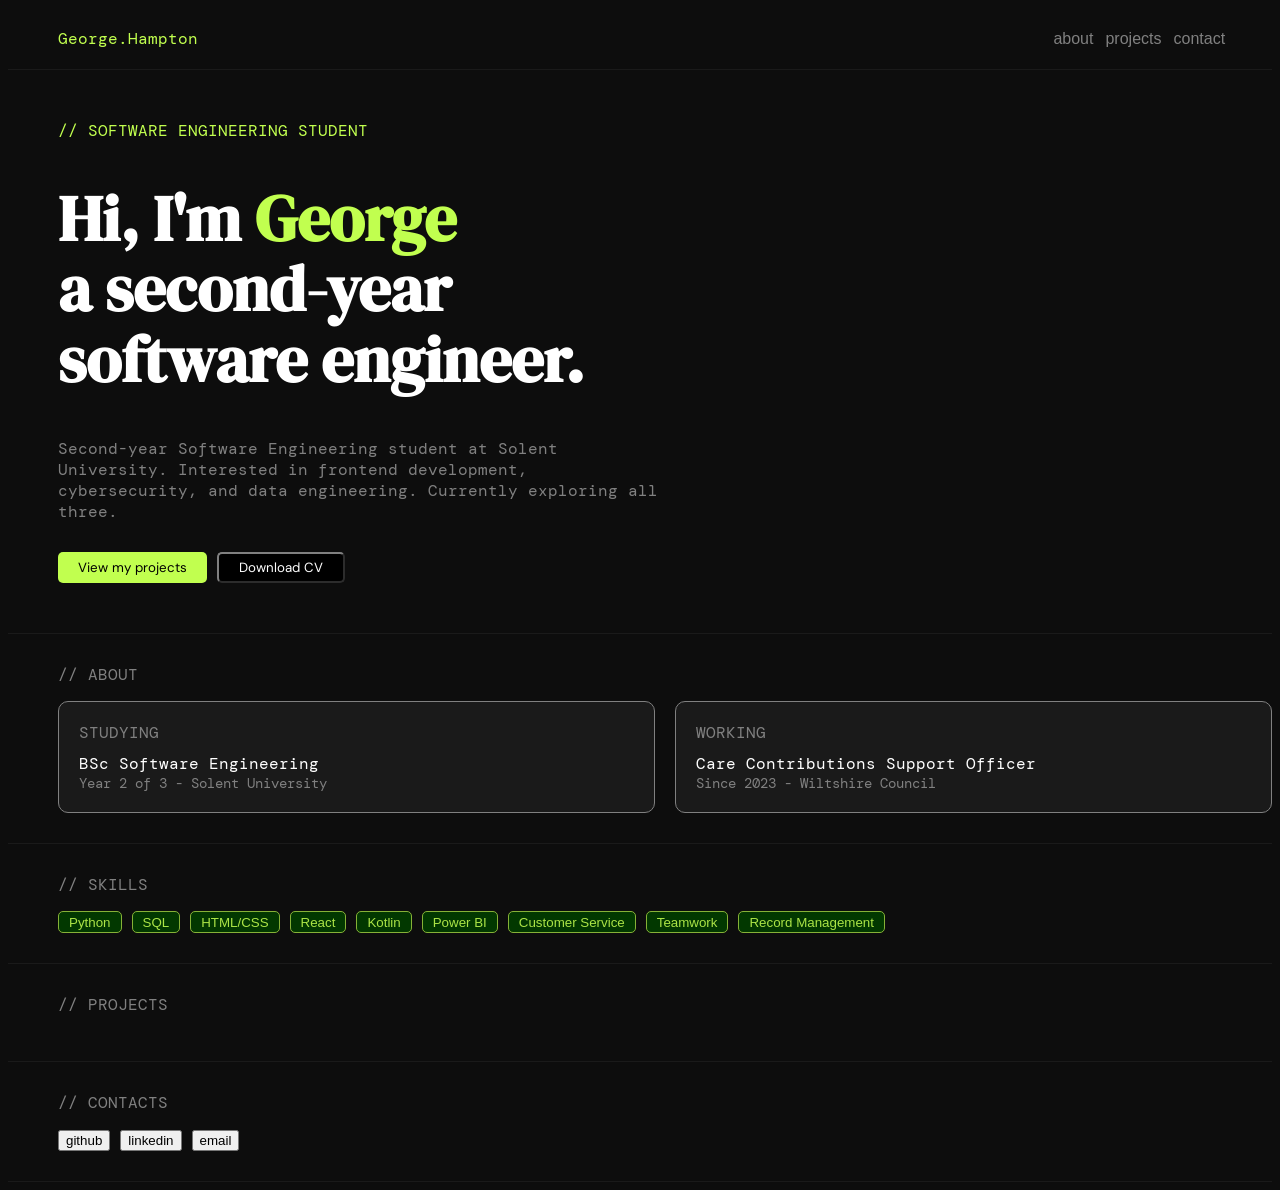
==== index.html @ 1ac9b25a "Added section for contacts on the main page" ====
<!DOCTYPE html>
<html lang="en">
<head>
    <meta charset="UTF-8">
    <meta name="viewport" content="width=device-width, initial-scale=1.0">
    <link rel="preconnect" href="https://fonts.googleapis.com">
    <link rel="preconnect" href="https://fonts.gstatic.com" crossorigin>
    <link href="https://fonts.googleapis.com/css2?family=DM+Sans&display=swap" rel="stylesheet">
    <link href="https://fonts.googleapis.com/css2?family=DM+Mono&display=swap" rel="stylesheet">
    <link href="https://fonts.googleapis.com/css2?family=DM+Serif+Display&display=swap" rel="stylesheet">
    <link rel="stylesheet" href="styles/styles.css">
    <title>Portfolio Site</title>
</head>
<body>
    <div id="navigation_bar">
        <p id="title">George.Hampton</p>
        <nav id="navigation_buttons">
            <button class="nav_button">about</button>
            <button class="nav_button">projects</button>
            <button class="nav_button">contact</button>
        </nav>
    </div>

    <div id="welcome_box">
        <div class="comments">// SOFTWARE ENGINEERING STUDENT</div>
        <div id="welcome_text">
            <h1>
                Hi, I'm <em>George</em>
                <br>
                a second-year
                <br>
                software engineer.
            </h1>
        </div>
        <div id="summary">
            Second-year Software Engineering student at Solent University. Interested in frontend development, cybersecurity, and data engineering. Currently exploring all three.
        </div>
        <div id="main_buttons">
            <button id="main_projects_btn">View my projects</button>
            <button id="main_CV_btn">Download CV</button>
        </div>
    </div>
    <div class="container_title">
        <p class="subtitle">// ABOUT</p>
        <div class="card_container">
            <div class="card">
                <div class="card_type">
                    STUDYING
                </div>
                <div class="card_title">
                    BSc Software Engineering
                </div>
                <div class="card_description">
                    Year 2 of 3 - Solent University
                </div>
            </div>

            <div class="card">
                <div class="card_type">
                    WORKING
                </div>
                <div class="card_title">
                    Care Contributions Support Officer
                </div>
                <div class="card_description">
                    Since 2023 - Wiltshire Council
                </div>
            </div>
        </div>
    </div>

    <div class="container_title">
        <p class="subtitle">// SKILLS</p>
        <div id="skills_container">
            <button class="skills_btn">Python</button>
            <button class="skills_btn">SQL</button>
            <button class="skills_btn">HTML/CSS</button>
            <button class="skills_btn">React</button>
            <button class="skills_btn">Kotlin</button>
            <button class="skills_btn">Power BI</button>
            <button class="skills_btn">Customer Service</button>
            <button class="skills_btn">Teamwork</button>
            <button class="skills_btn">Record Management</button>
        </div>
    </div>

    <div class="container_title">
        <p class="subtitle">// PROJECTS</p>

    </div>
    <div class="container_title">
        <p class="subtitle">// CONTACTS</p>
        <div contacts_container></div>
            <button class="contact_btn"><div id="green"></div>github</button>
            <button class="contact_btn"><div id="blue"></div>linkedin</button>
            <button class="contact_btn">email</button>

    </div>

</body>
</html>
---- styles/styles.css ----
body {
    background:#0d0d0d;
    font-family: 'DM Mono';
    color: white;
}

#title {
    color: #C1FF4F;
    margin: 0;
}

em {
    color: #C1FF4F;
    font-style: normal;
}

#welcome_box {
        padding: 50px 50px;
        border-bottom: 1px solid #1a1a1a;
}

.comments {
    color: #C1FF4F;
}

#welcome_text {
    font-family: 'DM Serif Display', serif;
    line-height: 1.1;
    font-size: 2rem;
}

#navigation_bar {
    display: flex;
    justify-content: space-between;
    border-bottom: 1px solid #1a1a1a;
    font-size: 1rem;
    padding: 20px 50px;
}

#navigation_buttons {
    justify-content: space-evenly;
    width: 15%;
    display: flex;
}

.nav_button {
    height: auto;
    width: auto;
    background: none;
    color: gray;
    border: none;
    font-size: 1rem;
}

.nav_button:hover {
    color: #ffff;
    cursor: pointer;
}

#summary {
    width: 600px;
    color: gray;
}

#main_buttons {
    display: flex;
    gap: 10px;
    padding-top: 30px;
}

#main_projects_btn {
    padding: 5px 20px;
    background: #C1FF4F;
    color: #000000;
    font-family: 'DM Sans';
    border: none;
    border-radius: 5px;
}

#main_projects_btn:hover {
    cursor: pointer;
}

#main_CV_btn {
    padding: 5px 20px;
    background: #000000;
    color: #ffff;
    font-family: 'DM Sans';
    border-color: gray;
    border-radius: 5px;
}

#main_CV_btn:hover {
    cursor: pointer;
}

.container_title {
    color: gray;
    font-size: 1rem;
    padding: 30px 0px 30px 50px;
    border-bottom: 1px solid #1a1a1a;
}
.card_container {
    display: flex;
    justify-content: space-evenly;
    gap: 20px;
}

.card {
    border: 1px solid gray;
    width: 100%;
    padding: 20px;
    border-radius: 10px;
    background: #1a1a1a;
}

.card_type {
    padding-bottom: 10px;
}

.card_title {
    color: #ffff;
}

.card_description {
    font-size: 0.9rem;
}

.subtitle {
    margin: 0;
    padding-bottom: 16px;
}

.skills_btn {
    background: #023800;
    color: #ace446;
    border: 1px solid #86b137;
    border-radius: 5px;
    padding: 2.5px 10px;
}

.skills_btn:hover {
    background: #045f00;
    cursor: pointer;
}
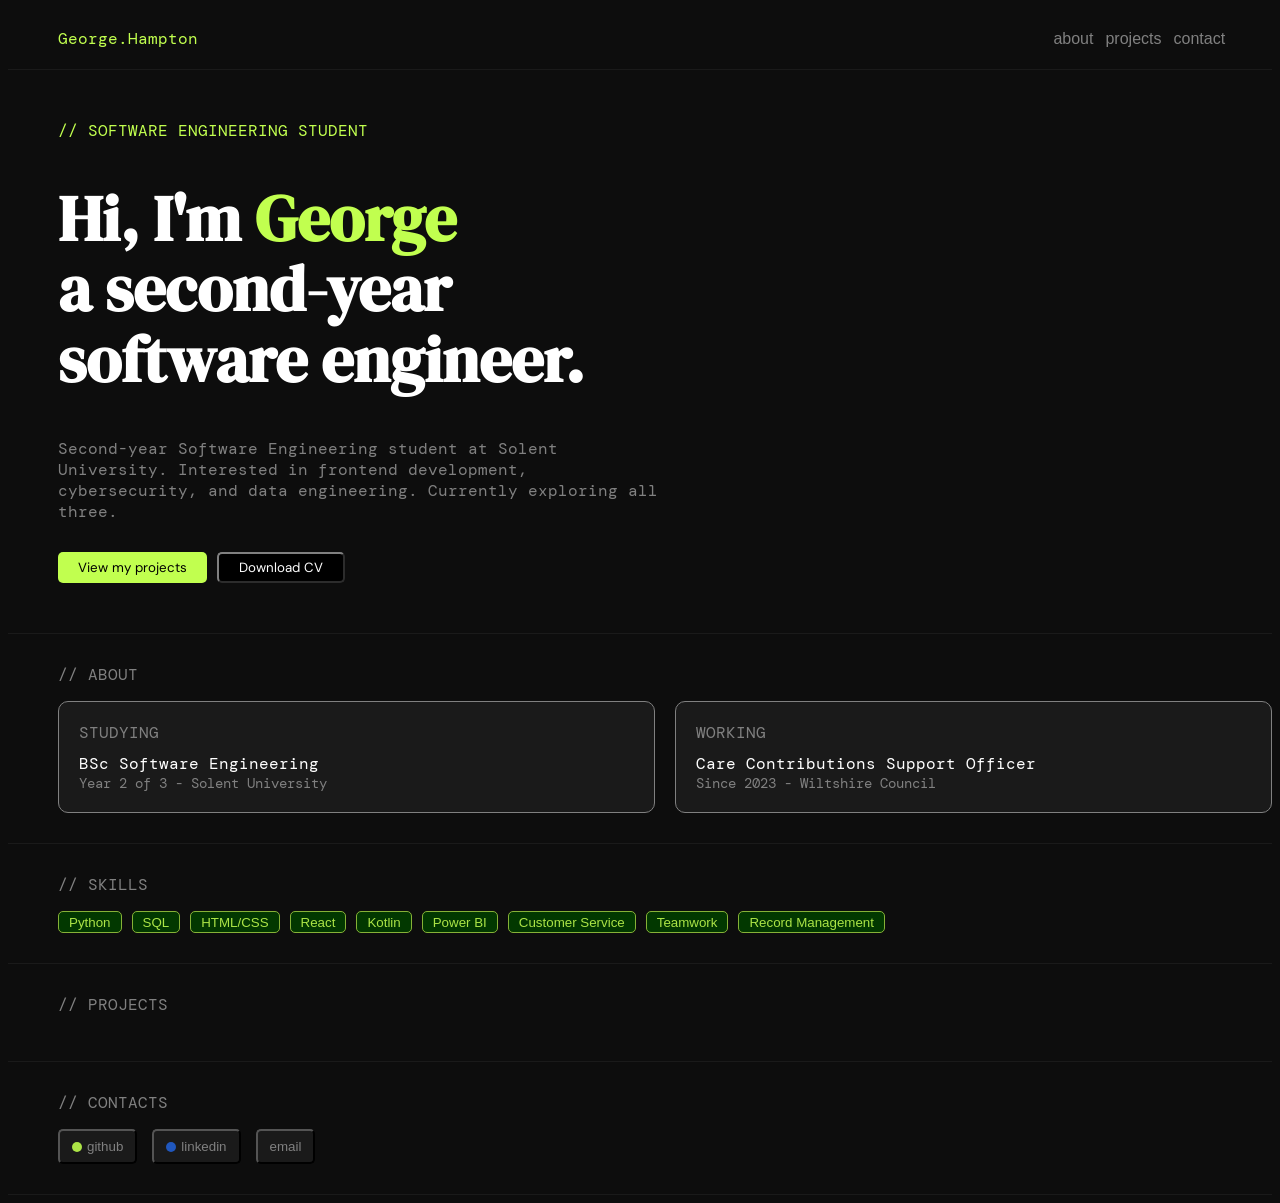
==== commit 7b5994c0: "Added css styles for contact buttons" ====
--- a/index.html
+++ b/index.html
@@ -90,11 +90,11 @@
     </div>
     <div class="container_title">
         <p class="subtitle">// CONTACTS</p>
-        <div contacts_container></div>
+        <div id="contacts_container">
             <button class="contact_btn"><div id="green"></div>github</button>
             <button class="contact_btn"><div id="blue"></div>linkedin</button>
             <button class="contact_btn">email</button>
-
+        </div>
     </div>
 
 </body>
--- a/styles/styles.css
+++ b/styles/styles.css
@@ -1,6 +1,6 @@
 body {
     background:#0d0d0d;
-    font-family: 'DM Mono';
+    font-family: 'DM Mono', serif;
     color: white;
 }
 
@@ -144,3 +144,39 @@
     cursor: pointer;
 }
 
+#contacts_container {
+    display: flex;
+    gap: 15px;
+}
+
+.contact_btn{
+    display: flex;
+    gap: 5px;
+    background: #1a1a1a;
+    color: grey;
+    border-radius: 5px;
+    padding: 8px 12px;
+    align-items: center;
+}
+
+.contact_btn:hover{
+    color: lightgray;
+    border-color: lightgray;
+}
+
+#green {
+    border-radius: 10px;
+    background-color: #ace446;
+    width: 10px;
+    height: 10px;
+    display: inline-block;
+}
+
+#blue {
+    border-radius: 10px;
+    background-color: #2057bd;
+    width: 10px;
+    height: 10px;
+    display: inline-block;
+}
+
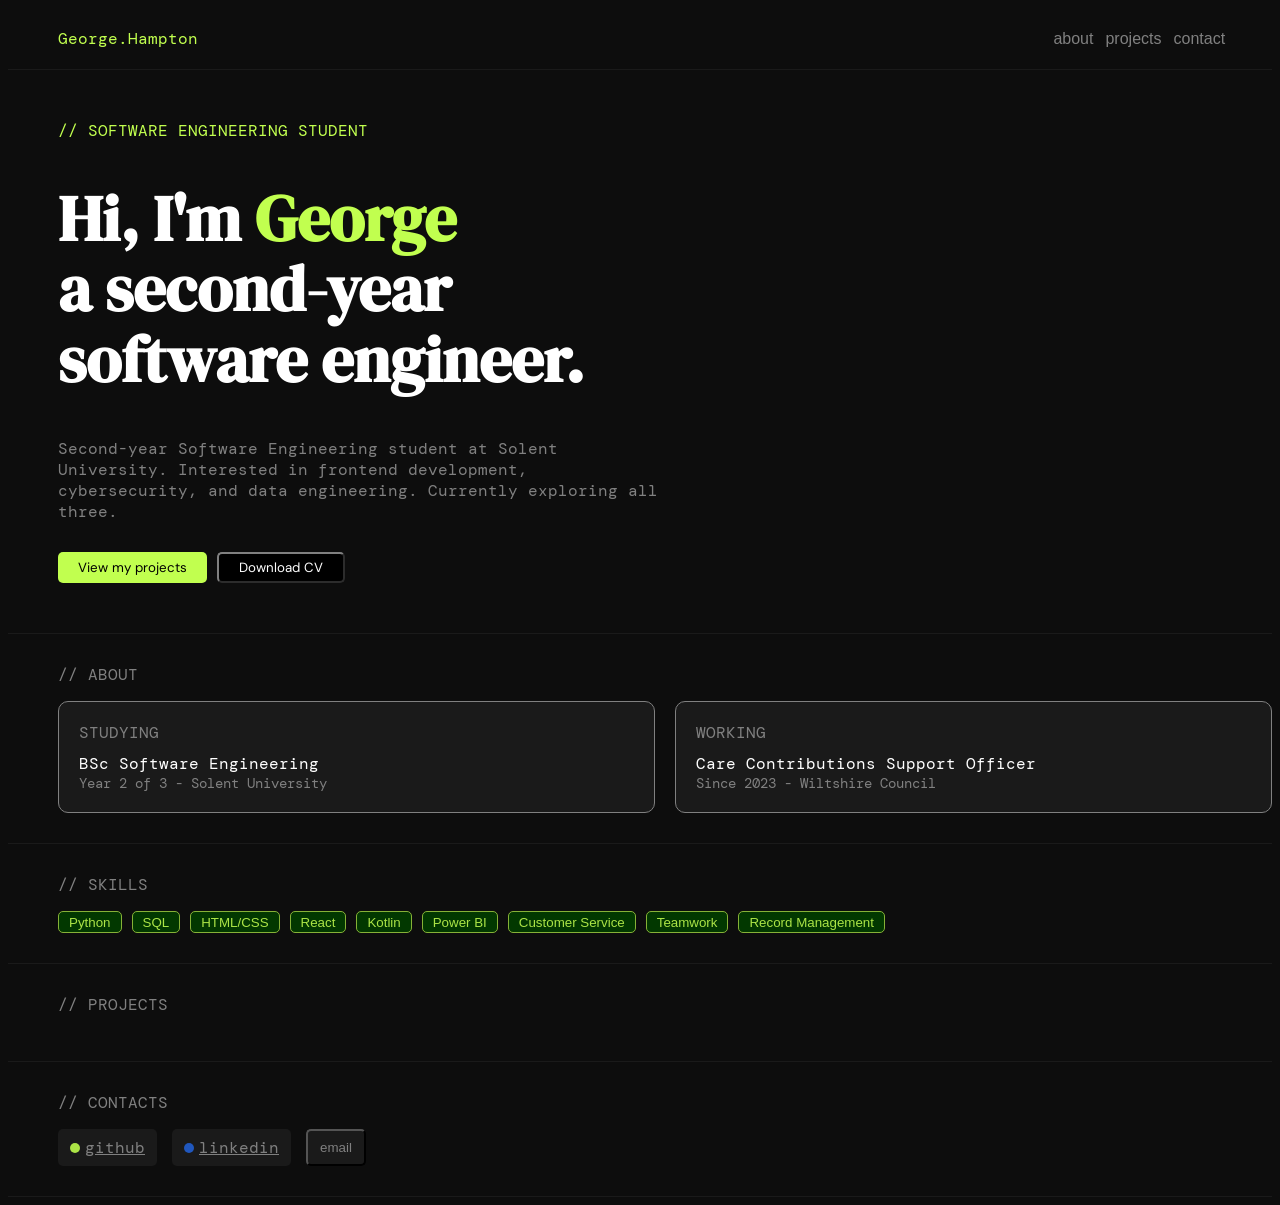
==== commit 2d3986c9: "Changed contact buttons to anchor tags and included appropriate links" ====
--- a/index.html
+++ b/index.html
@@ -91,8 +91,8 @@
     <div class="container_title">
         <p class="subtitle">// CONTACTS</p>
         <div id="contacts_container">
-            <button class="contact_btn"><div id="green"></div>github</button>
-            <button class="contact_btn"><div id="blue"></div>linkedin</button>
+            <a class="contact_btn" href="https://github.com/Ge021" target="_blank"><div id="green"></div>github</a>
+            <a class="contact_btn" href="https://www.linkedin.com/in/george-hampton-37436b2bb/" target="_blank"><div id="blue"></div>linkedin</a>
             <button class="contact_btn">email</button>
         </div>
     </div>
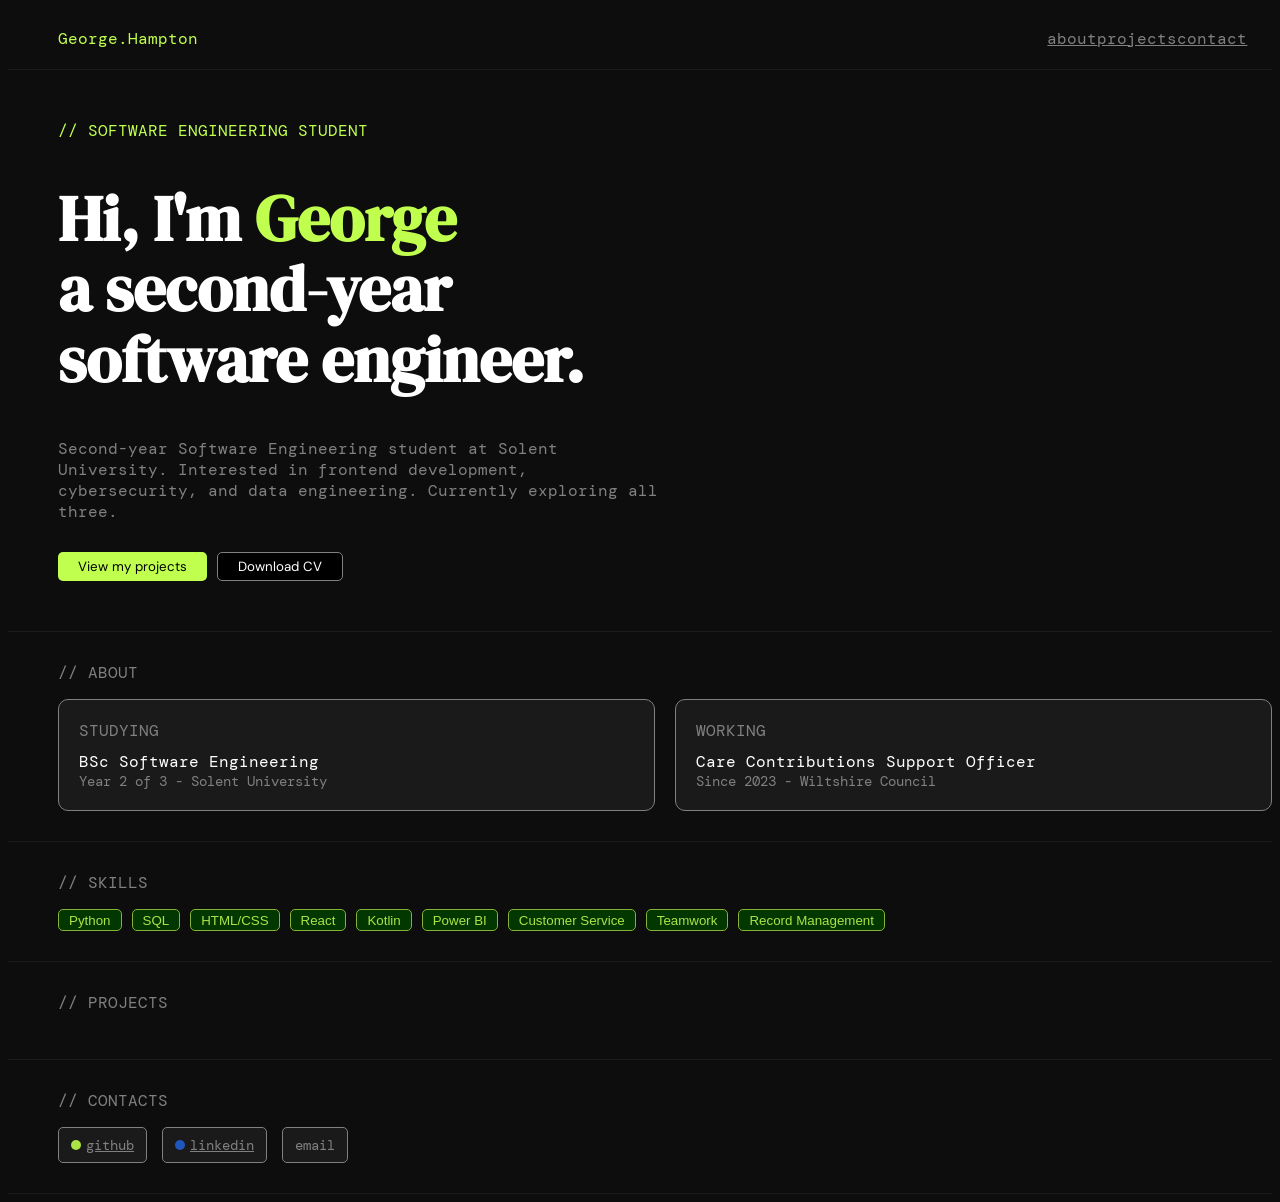
==== commit 7aa7a7a2: "changed navigation buttons to anchor tags and referenced them to the relevant files" ====
--- a/index.html
+++ b/index.html
@@ -15,9 +15,9 @@
     <div id="navigation_bar">
         <p id="title">George.Hampton</p>
         <nav id="navigation_buttons">
-            <button class="nav_button">about</button>
-            <button class="nav_button">projects</button>
-            <button class="nav_button">contact</button>
+            <a class="nav_button" href="about.html">about</a>
+            <a class="nav_button" href="projects.html">projects</a>
+            <a class="nav_button" href="contact.html">contact</a>
         </nav>
     </div>
 
--- a/styles/styles.css
+++ b/styles/styles.css
@@ -38,6 +38,7 @@
 }
 
 #navigation_buttons {
+    display: flex;
     justify-content: space-evenly;
     width: 15%;
     display: flex;
@@ -86,7 +87,7 @@
     background: #000000;
     color: #ffff;
     font-family: 'DM Sans';
-    border-color: gray;
+    border: 1px solid gray;
     border-radius: 5px;
 }
 
@@ -150,11 +151,14 @@
 }
 
 .contact_btn{
+    font-family: 'DM Mono', serif;
+    font-size: 0.9rem;
     display: flex;
     gap: 5px;
     background: #1a1a1a;
     color: grey;
     border-radius: 5px;
+    border: 1px solid gray;
     padding: 8px 12px;
     align-items: center;
 }
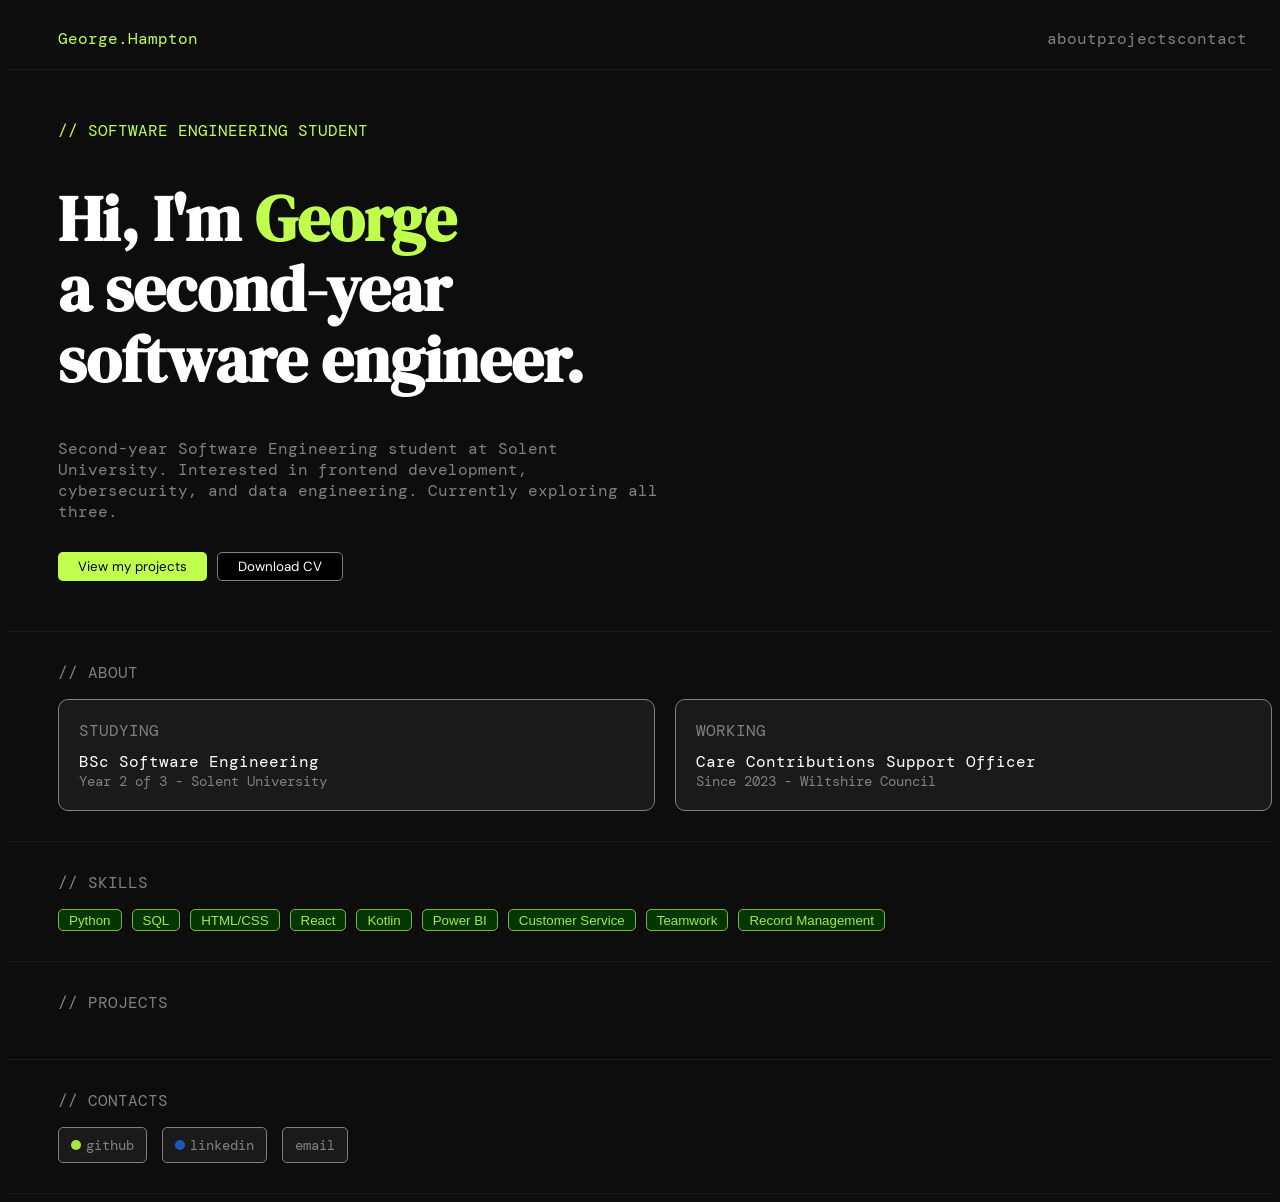
==== commit e2da703c: "Changed navigation bar id's to class's to be used on other pages" ====
--- a/index.html
+++ b/index.html
@@ -12,9 +12,9 @@
     <title>Portfolio Site</title>
 </head>
 <body>
-    <div id="navigation_bar">
-        <p id="title">George.Hampton</p>
-        <nav id="navigation_buttons">
+    <div class="navigation_bar">
+        <p class="title">George.Hampton</p>
+        <nav class="navigation_buttons">
             <a class="nav_button" href="about.html">about</a>
             <a class="nav_button" href="projects.html">projects</a>
             <a class="nav_button" href="contact.html">contact</a>
--- a/styles/styles.css
+++ b/styles/styles.css
@@ -4,7 +4,11 @@
     color: white;
 }
 
-#title {
+a {
+    text-decoration: none;
+}
+
+.title {
     color: #C1FF4F;
     margin: 0;
 }
@@ -29,7 +33,7 @@
     font-size: 2rem;
 }
 
-#navigation_bar {
+.navigation_bar {
     display: flex;
     justify-content: space-between;
     border-bottom: 1px solid #1a1a1a;
@@ -37,7 +41,7 @@
     padding: 20px 50px;
 }
 
-#navigation_buttons {
+.navigation_buttons {
     display: flex;
     justify-content: space-evenly;
     width: 15%;
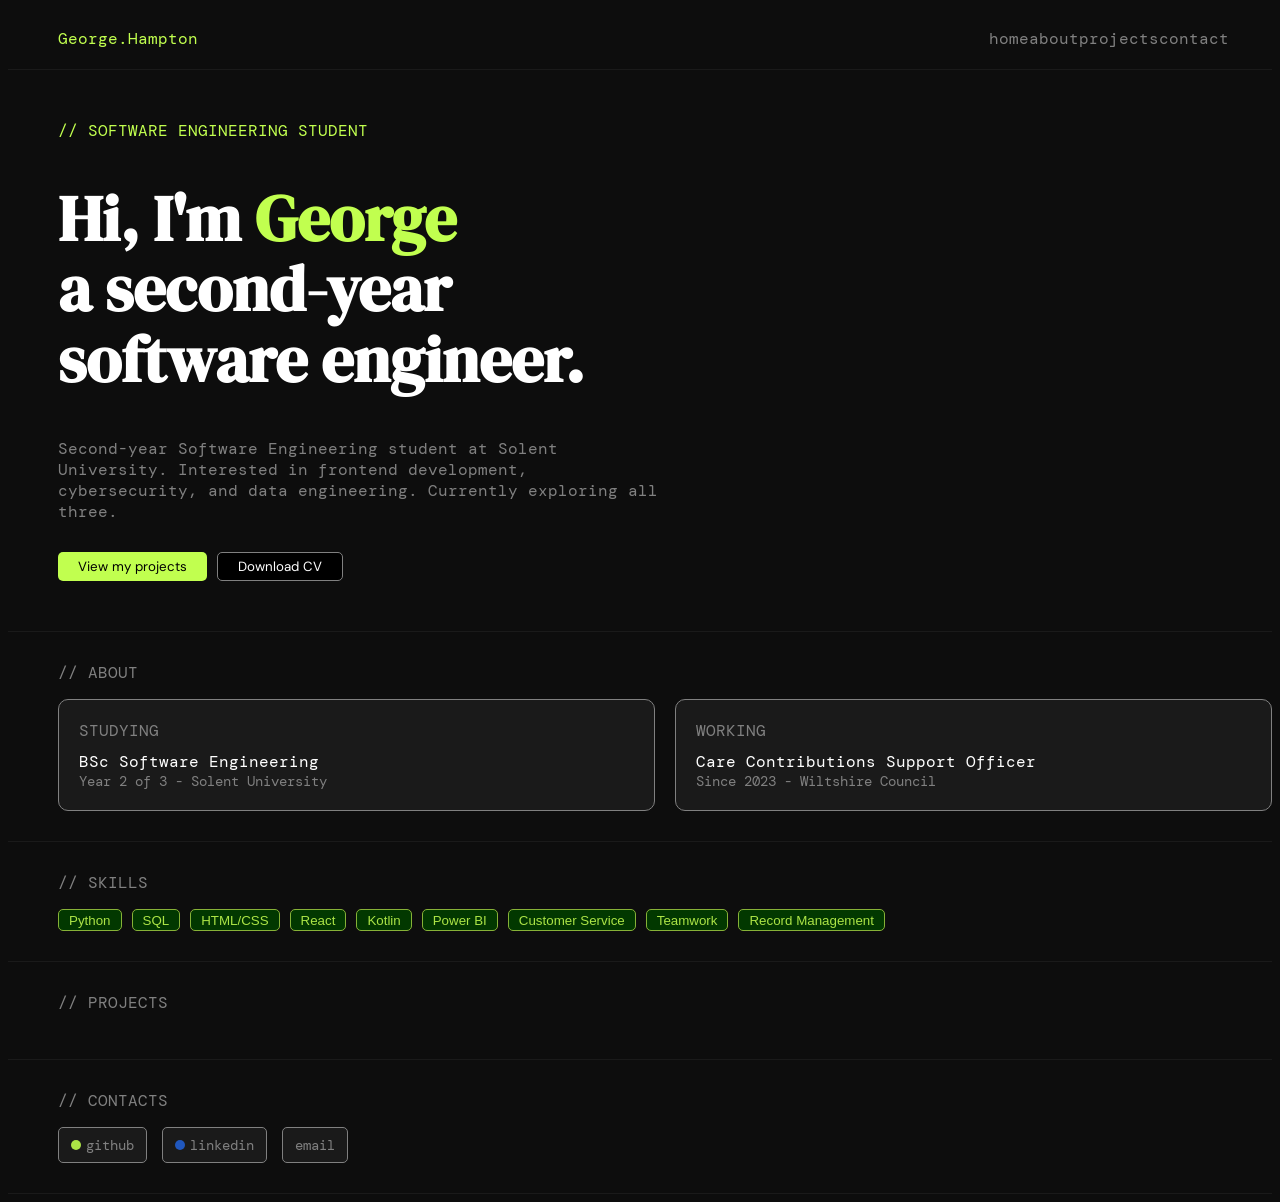
==== commit 1b1efdde: "Added home button for navigation bar" ====
--- a/index.html
+++ b/index.html
@@ -15,6 +15,7 @@
     <div class="navigation_bar">
         <p class="title">George.Hampton</p>
         <nav class="navigation_buttons">
+            <a class="nav_button" href="index.html">home</a>
             <a class="nav_button" href="about.html">about</a>
             <a class="nav_button" href="projects.html">projects</a>
             <a class="nav_button" href="contact.html">contact</a>
--- a/styles/styles.css
+++ b/styles/styles.css
@@ -44,7 +44,7 @@
 .navigation_buttons {
     display: flex;
     justify-content: space-evenly;
-    width: 15%;
+    width: 20%;
     display: flex;
 }
 
